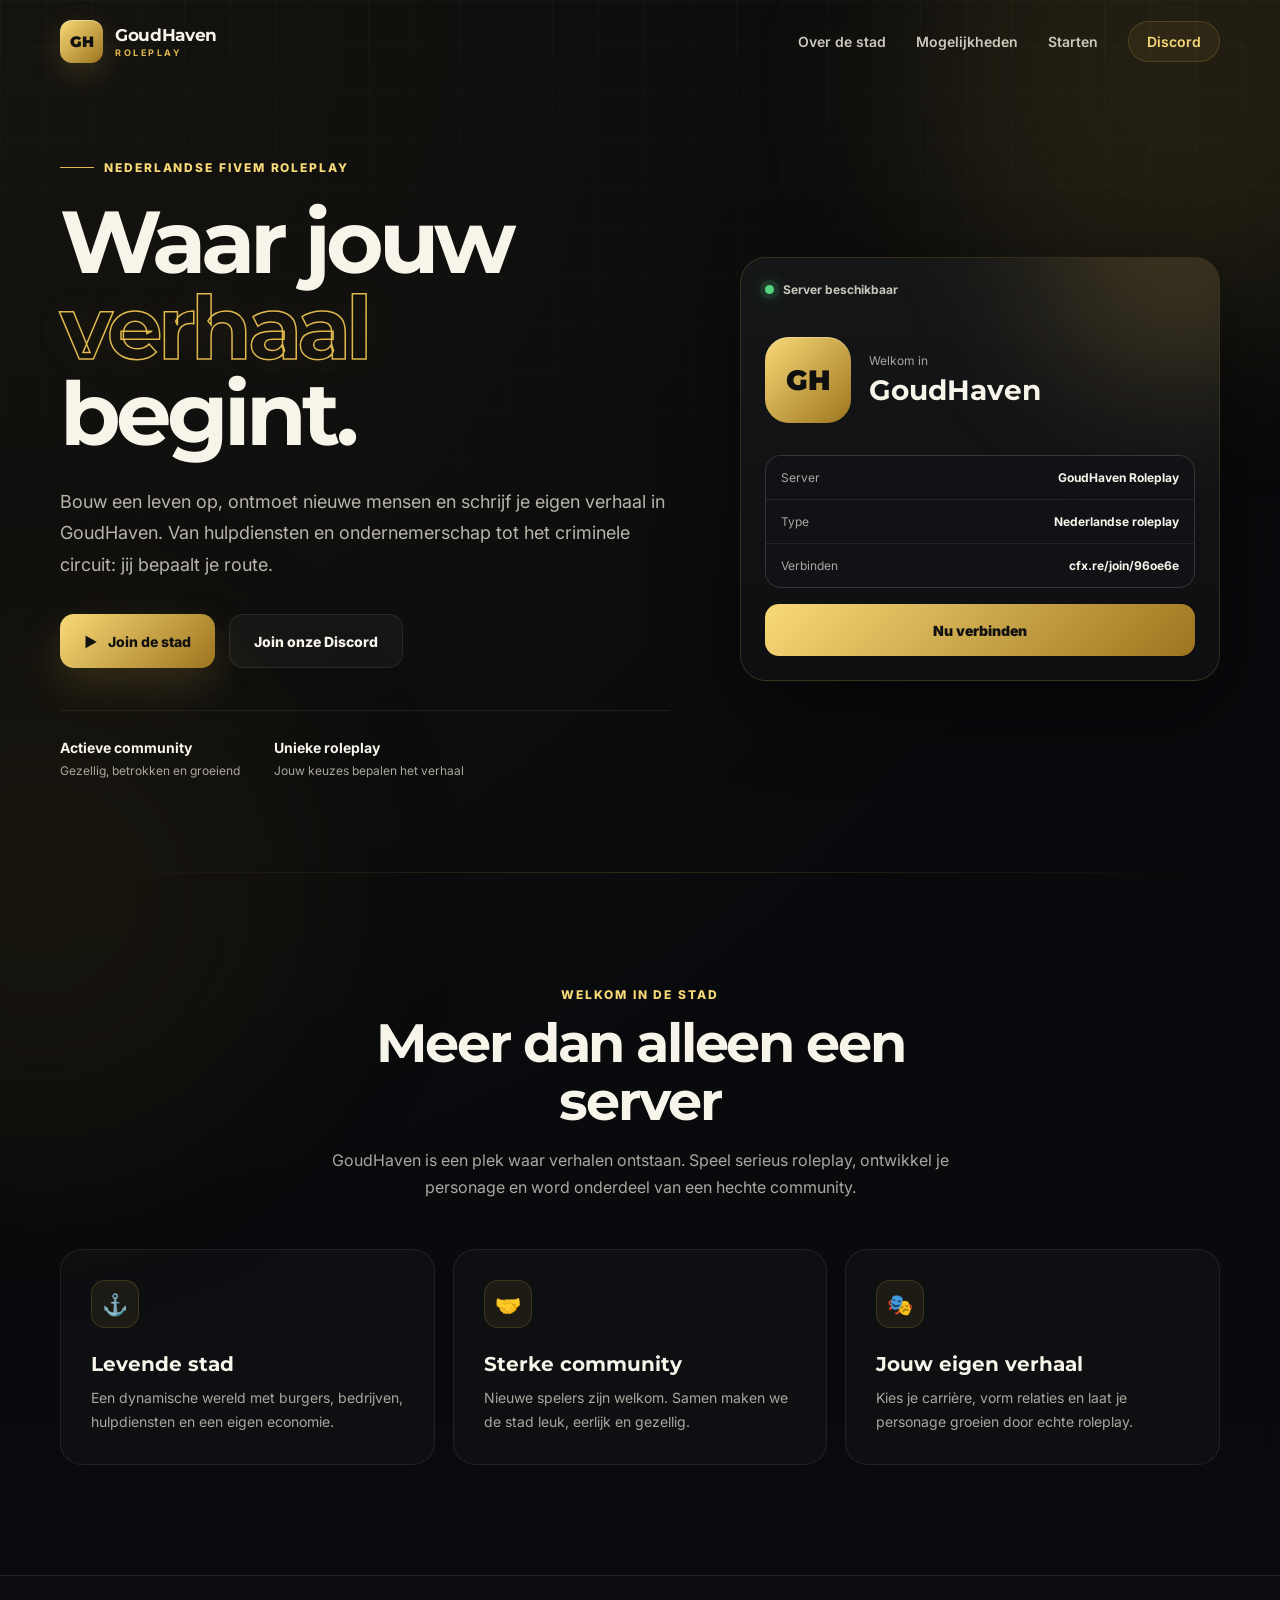
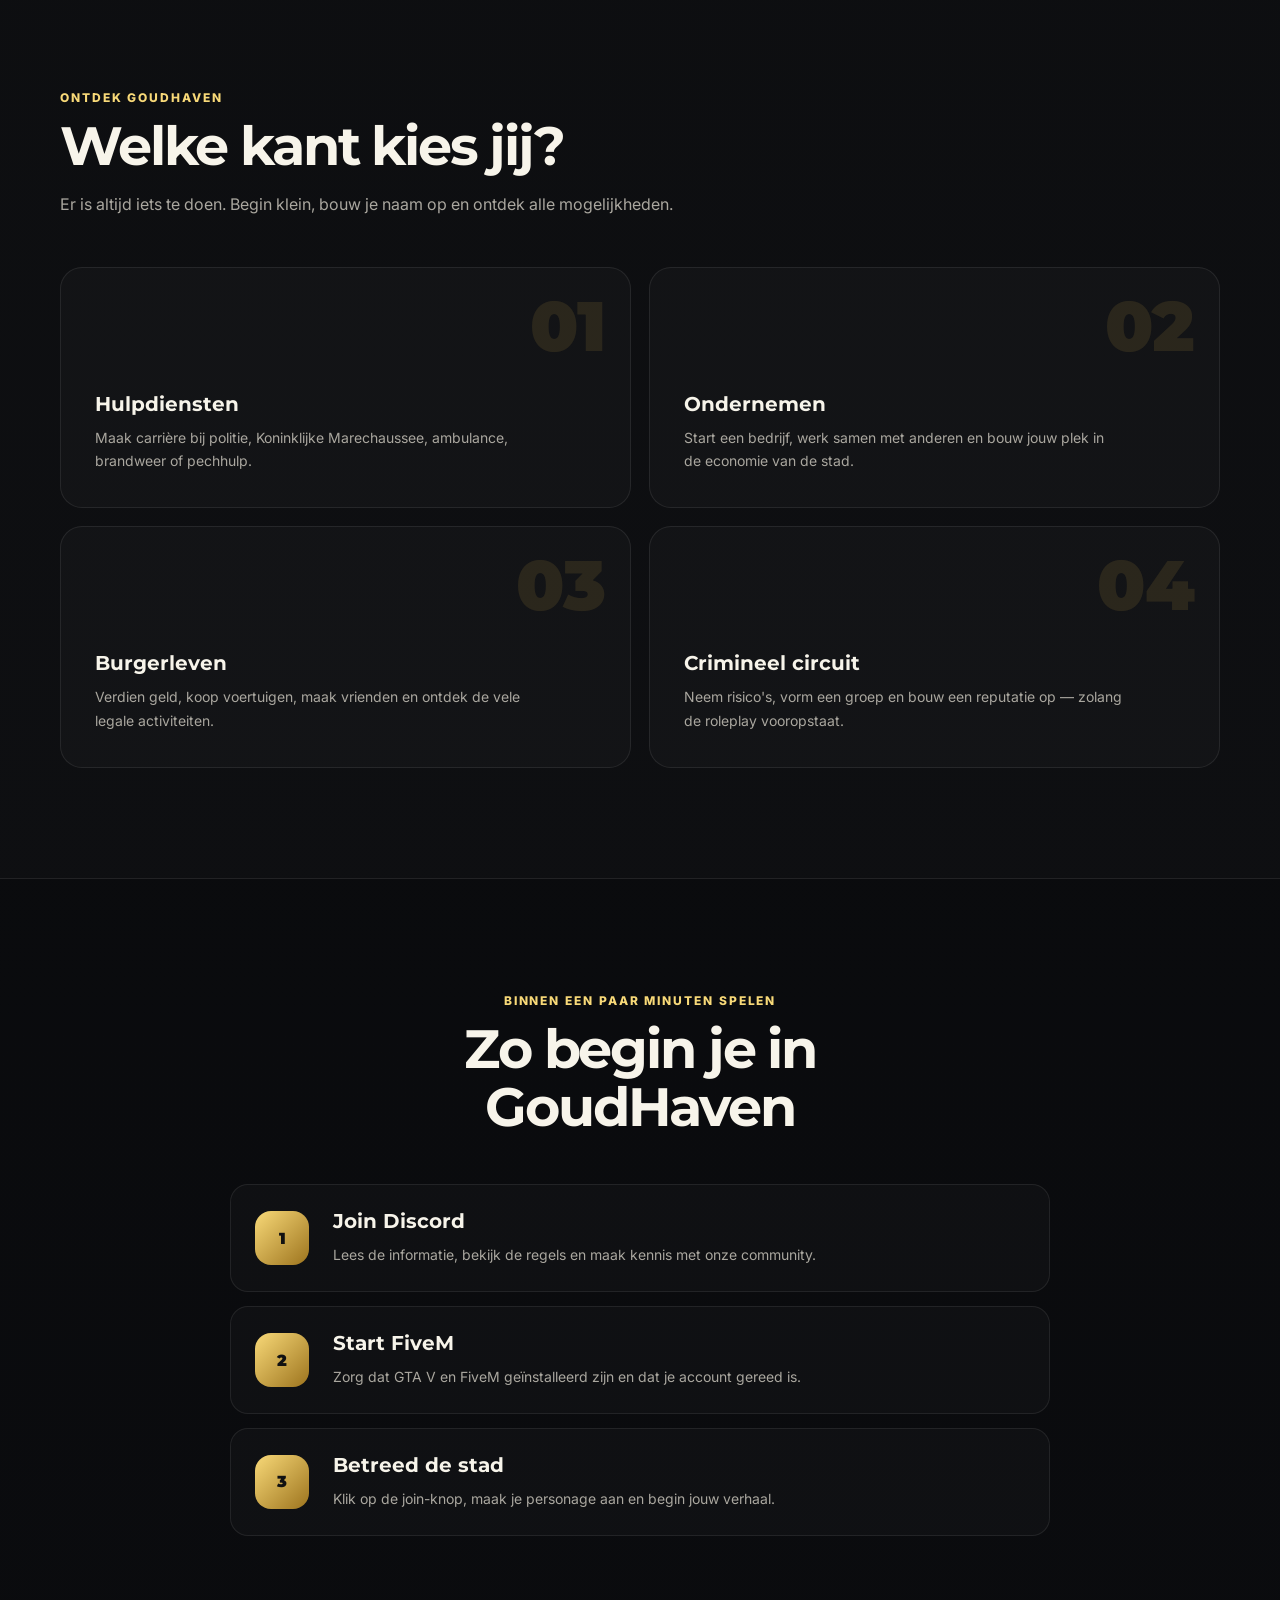
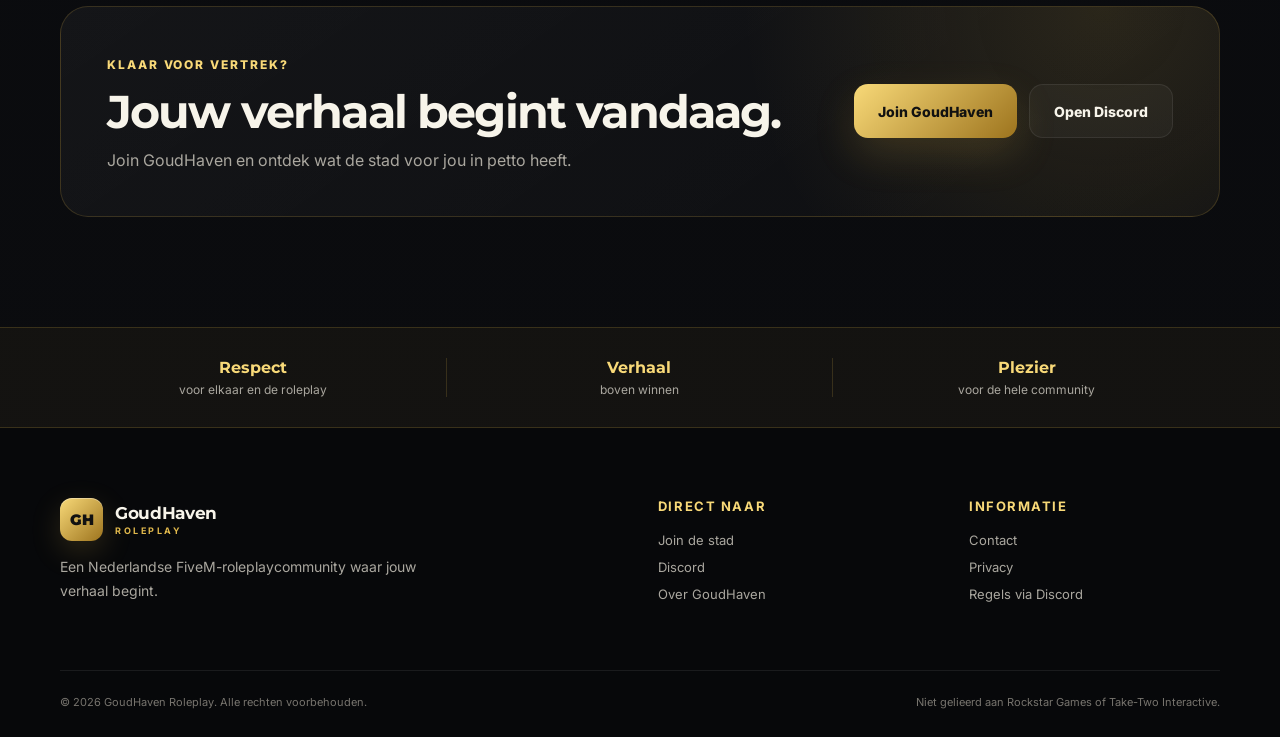
==== index.html @ 17e02d30 "Add files via upload" ====
<!DOCTYPE html>
<html lang="nl">
<head>
  <meta charset="UTF-8">
  <meta name="viewport" content="width=device-width, initial-scale=1.0">
  <meta name="theme-color" content="#0b0b0d">
  <meta name="description" content="GoudHaven Roleplay – een Nederlandse FiveM-roleplaystad waar jouw verhaal begint. Join de stad en onze community.">
  <meta property="og:title" content="GoudHaven Roleplay">
  <meta property="og:description" content="Waar jouw verhaal begint. Join onze Nederlandse FiveM-roleplaystad.">
  <meta property="og:type" content="website">
  <meta property="og:url" content="https://goud-haven.nl/">
  <meta property="og:image" content="https://goud-haven.nl/social-preview.svg">
  <title>GoudHaven Roleplay | Waar jouw verhaal begint</title>
  <link rel="icon" href="favicon.svg" type="image/svg+xml">
  <link rel="preconnect" href="https://fonts.googleapis.com">
  <link rel="preconnect" href="https://fonts.gstatic.com" crossorigin>
  <link href="https://fonts.googleapis.com/css2?family=Inter:wght@400;500;600;700;800&family=Montserrat:wght@700;800;900&display=swap" rel="stylesheet">
  <link rel="stylesheet" href="styles.css">
  <script src="config.js"></script>
  <script src="script.js" defer></script>
</head>
<body>
  <div class="background-glow background-glow-one"></div>
  <div class="background-glow background-glow-two"></div>

  <header class="site-header">
    <div class="container nav-wrap">
      <a class="brand" href="#home" aria-label="GoudHaven home">
        <span class="brand-mark">GH</span>
        <span>
          <strong>GoudHaven</strong>
          <small>ROLEPLAY</small>
        </span>
      </a>

      <button class="menu-button" type="button" aria-label="Menu openen" aria-expanded="false">
        <span></span><span></span><span></span>
      </button>

      <nav class="main-nav" aria-label="Hoofdnavigatie">
        <a href="#over">Over de stad</a>
        <a href="#mogelijkheden">Mogelijkheden</a>
        <a href="#starten">Starten</a>
        <a class="nav-join js-discord-link" href="#" target="_blank" rel="noopener">Discord</a>
      </nav>
    </div>
  </header>

  <main>
    <section class="hero" id="home">
      <div class="container hero-grid">
        <div class="hero-copy">
          <div class="eyebrow"><span></span> Nederlandse FiveM Roleplay</div>
          <h1>Waar jouw <em>verhaal</em> begint.</h1>
          <p class="hero-text">
            Bouw een leven op, ontmoet nieuwe mensen en schrijf je eigen verhaal in GoudHaven.
            Van hulpdiensten en ondernemerschap tot het criminele circuit: jij bepaalt je route.
          </p>

          <div class="hero-actions">
            <a class="button button-primary js-fivem-link" href="#" target="_blank" rel="noopener">
              <span>▶</span> Join de stad
            </a>
            <a class="button button-secondary js-discord-link" href="#" target="_blank" rel="noopener">
              Join onze Discord
            </a>
          </div>

          <div class="hero-meta">
            <div>
              <strong>Actieve community</strong>
              <span>Gezellig, betrokken en groeiend</span>
            </div>
            <div>
              <strong>Unieke roleplay</strong>
              <span>Jouw keuzes bepalen het verhaal</span>
            </div>
          </div>
        </div>

        <div class="server-card">
          <div class="server-card-top">
            <span class="status-dot"></span>
            <span id="server-status-text">Server beschikbaar</span>
          </div>
          <div class="city-mark">
            <div class="city-logo">GH</div>
            <div>
              <span>Welkom in</span>
              <strong>GoudHaven</strong>
            </div>
          </div>

          <div class="server-details">
            <div>
              <span>Server</span>
              <strong>GoudHaven Roleplay</strong>
            </div>
            <div>
              <span>Type</span>
              <strong>Nederlandse roleplay</strong>
            </div>
            <div>
              <span>Verbinden</span>
              <strong id="join-code">cfx.re/join/96oe6e</strong>
            </div>
          </div>

          <a class="server-card-button js-fivem-link" href="#" target="_blank" rel="noopener">
            Nu verbinden
          </a>
        </div>
      </div>

      <div class="hero-divider"></div>
    </section>

    <section class="section" id="over">
      <div class="container">
        <div class="section-heading centered">
          <span class="section-label">Welkom in de stad</span>
          <h2>Meer dan alleen een server</h2>
          <p>
            GoudHaven is een plek waar verhalen ontstaan. Speel serieus roleplay,
            ontwikkel je personage en word onderdeel van een hechte community.
          </p>
        </div>

        <div class="feature-grid">
          <article class="feature-card">
            <div class="feature-icon">⚓</div>
            <h3>Levende stad</h3>
            <p>Een dynamische wereld met burgers, bedrijven, hulpdiensten en een eigen economie.</p>
          </article>
          <article class="feature-card">
            <div class="feature-icon">🤝</div>
            <h3>Sterke community</h3>
            <p>Nieuwe spelers zijn welkom. Samen maken we de stad leuk, eerlijk en gezellig.</p>
          </article>
          <article class="feature-card">
            <div class="feature-icon">🎭</div>
            <h3>Jouw eigen verhaal</h3>
            <p>Kies je carrière, vorm relaties en laat je personage groeien door echte roleplay.</p>
          </article>
        </div>
      </div>
    </section>

    <section class="section section-dark" id="mogelijkheden">
      <div class="container">
        <div class="section-heading">
          <span class="section-label">Ontdek GoudHaven</span>
          <h2>Welke kant kies jij?</h2>
          <p>Er is altijd iets te doen. Begin klein, bouw je naam op en ontdek alle mogelijkheden.</p>
        </div>

        <div class="role-grid">
          <article class="role-card">
            <span class="role-number">01</span>
            <h3>Hulpdiensten</h3>
            <p>Maak carrière bij politie, Koninklijke Marechaussee, ambulance, brandweer of pechhulp.</p>
          </article>
          <article class="role-card">
            <span class="role-number">02</span>
            <h3>Ondernemen</h3>
            <p>Start een bedrijf, werk samen met anderen en bouw jouw plek in de economie van de stad.</p>
          </article>
          <article class="role-card">
            <span class="role-number">03</span>
            <h3>Burgerleven</h3>
            <p>Verdien geld, koop voertuigen, maak vrienden en ontdek de vele legale activiteiten.</p>
          </article>
          <article class="role-card">
            <span class="role-number">04</span>
            <h3>Crimineel circuit</h3>
            <p>Neem risico's, vorm een groep en bouw een reputatie op — zolang de roleplay vooropstaat.</p>
          </article>
        </div>
      </div>
    </section>

    <section class="section" id="starten">
      <div class="container">
        <div class="section-heading centered">
          <span class="section-label">Binnen een paar minuten spelen</span>
          <h2>Zo begin je in GoudHaven</h2>
        </div>

        <div class="steps">
          <article class="step">
            <span>1</span>
            <div>
              <h3>Join Discord</h3>
              <p>Lees de informatie, bekijk de regels en maak kennis met onze community.</p>
            </div>
          </article>
          <article class="step">
            <span>2</span>
            <div>
              <h3>Start FiveM</h3>
              <p>Zorg dat GTA V en FiveM geïnstalleerd zijn en dat je account gereed is.</p>
            </div>
          </article>
          <article class="step">
            <span>3</span>
            <div>
              <h3>Betreed de stad</h3>
              <p>Klik op de join-knop, maak je personage aan en begin jouw verhaal.</p>
            </div>
          </article>
        </div>

        <div class="cta-card">
          <div>
            <span class="section-label">Klaar voor vertrek?</span>
            <h2>Jouw verhaal begint vandaag.</h2>
            <p>Join GoudHaven en ontdek wat de stad voor jou in petto heeft.</p>
          </div>
          <div class="cta-actions">
            <a class="button button-primary js-fivem-link" href="#" target="_blank" rel="noopener">Join GoudHaven</a>
            <a class="button button-secondary js-discord-link" href="#" target="_blank" rel="noopener">Open Discord</a>
          </div>
        </div>
      </div>
    </section>

    <section class="rules-strip">
      <div class="container rules-strip-inner">
        <div>
          <strong>Respect</strong>
          <span>voor elkaar en de roleplay</span>
        </div>
        <div>
          <strong>Verhaal</strong>
          <span>boven winnen</span>
        </div>
        <div>
          <strong>Plezier</strong>
          <span>voor de hele community</span>
        </div>
      </div>
    </section>
  </main>

  <footer class="site-footer">
    <div class="container footer-grid">
      <div class="footer-brand">
        <div class="brand">
          <span class="brand-mark">GH</span>
          <span><strong>GoudHaven</strong><small>ROLEPLAY</small></span>
        </div>
        <p>Een Nederlandse FiveM-roleplaycommunity waar jouw verhaal begint.</p>
      </div>

      <div>
        <h3>Direct naar</h3>
        <a class="js-fivem-link" href="#" target="_blank" rel="noopener">Join de stad</a>
        <a class="js-discord-link" href="#" target="_blank" rel="noopener">Discord</a>
        <a href="#over">Over GoudHaven</a>
      </div>

      <div>
        <h3>Informatie</h3>
        <a href="mailto:info@goud-haven.nl">Contact</a>
        <a href="#" id="privacy-link">Privacy</a>
        <a href="#" id="rules-link">Regels via Discord</a>
      </div>
    </div>

    <div class="container footer-bottom">
      <span>© <span id="current-year"></span> GoudHaven Roleplay. Alle rechten voorbehouden.</span>
      <span>Niet gelieerd aan Rockstar Games of Take-Two Interactive.</span>
    </div>
  </footer>

  <div class="toast" id="toast" role="status" aria-live="polite"></div>
</body>
</html>
---- styles.css ----
:root {
  --bg: #08090b;
  --bg-soft: #101216;
  --panel: rgba(18, 20, 25, 0.86);
  --panel-strong: #15171c;
  --gold: #e0b84c;
  --gold-light: #f8d978;
  --gold-dark: #9d741e;
  --text: #f7f4ea;
  --muted: #aaa79f;
  --border: rgba(224, 184, 76, 0.18);
  --white-border: rgba(255,255,255,0.08);
  --shadow: 0 28px 80px rgba(0,0,0,0.45);
  --radius: 22px;
}

* { box-sizing: border-box; }
html { scroll-behavior: smooth; }
body {
  margin: 0;
  min-height: 100vh;
  overflow-x: hidden;
  font-family: "Inter", sans-serif;
  color: var(--text);
  background:
    radial-gradient(circle at top left, rgba(224,184,76,0.06), transparent 30%),
    linear-gradient(180deg, #08090b 0%, #0b0c0f 100%);
}
body.menu-open { overflow: hidden; }
a { color: inherit; text-decoration: none; }
button, a { -webkit-tap-highlight-color: transparent; }
.container { width: min(1160px, calc(100% - 40px)); margin: 0 auto; }

.background-glow {
  position: fixed;
  width: 520px;
  height: 520px;
  filter: blur(100px);
  border-radius: 50%;
  pointer-events: none;
  opacity: .12;
  z-index: -1;
}
.background-glow-one { top: -180px; right: -160px; background: var(--gold); }
.background-glow-two { bottom: -260px; left: -220px; background: #624d16; }

.site-header {
  position: fixed;
  top: 0;
  left: 0;
  width: 100%;
  z-index: 50;
  border-bottom: 1px solid transparent;
  transition: .25s ease;
}
.site-header.scrolled {
  background: rgba(8, 9, 11, 0.88);
  backdrop-filter: blur(18px);
  border-bottom-color: var(--white-border);
}
.nav-wrap {
  height: 82px;
  display: flex;
  align-items: center;
  justify-content: space-between;
}
.brand { display: inline-flex; align-items: center; gap: 12px; }
.brand-mark {
  width: 43px;
  height: 43px;
  display: grid;
  place-items: center;
  font-family: "Montserrat", sans-serif;
  font-weight: 900;
  font-size: 15px;
  color: #111;
  border-radius: 12px;
  background: linear-gradient(135deg, var(--gold-light), var(--gold-dark));
  box-shadow: inset 0 1px 0 rgba(255,255,255,.35), 0 10px 30px rgba(224,184,76,.18);
}
.brand strong {
  display: block;
  font-family: "Montserrat", sans-serif;
  font-size: 17px;
  letter-spacing: -.02em;
}
.brand small {
  display: block;
  margin-top: 2px;
  color: var(--gold);
  font-size: 9px;
  letter-spacing: .28em;
  font-weight: 700;
}
.main-nav { display: flex; align-items: center; gap: 30px; }
.main-nav > a {
  color: #ccc8be;
  font-size: 14px;
  font-weight: 600;
  transition: .2s;
}
.main-nav > a:hover { color: var(--gold-light); }
.main-nav .nav-join {
  padding: 11px 18px;
  border: 1px solid var(--border);
  border-radius: 999px;
  color: var(--gold-light);
  background: rgba(224,184,76,.07);
}
.menu-button {
  display: none;
  width: 44px;
  height: 44px;
  border: 0;
  border-radius: 12px;
  background: rgba(255,255,255,.05);
  cursor: pointer;
}
.menu-button span {
  display: block;
  width: 20px;
  height: 2px;
  margin: 4px auto;
  background: #fff;
  border-radius: 2px;
}

.hero {
  position: relative;
  padding: 160px 0 95px;
  min-height: 760px;
  display: flex;
  align-items: center;
}
.hero::before {
  content: "";
  position: absolute;
  inset: 0;
  background:
    linear-gradient(rgba(255,255,255,.025) 1px, transparent 1px),
    linear-gradient(90deg, rgba(255,255,255,.025) 1px, transparent 1px);
  background-size: 46px 46px;
  mask-image: linear-gradient(to bottom, black, transparent 80%);
  pointer-events: none;
}
.hero-grid {
  position: relative;
  display: grid;
  grid-template-columns: 1.12fr .88fr;
  gap: 70px;
  align-items: center;
}
.eyebrow, .section-label {
  color: var(--gold-light);
  font-size: 12px;
  font-weight: 800;
  letter-spacing: .16em;
  text-transform: uppercase;
}
.eyebrow { display: flex; align-items: center; gap: 10px; margin-bottom: 24px; }
.eyebrow span { width: 34px; height: 1px; background: var(--gold); }
.hero h1 {
  margin: 0;
  max-width: 720px;
  font-family: "Montserrat", sans-serif;
  font-size: clamp(54px, 7vw, 88px);
  line-height: .98;
  letter-spacing: -.055em;
}
.hero h1 em {
  color: transparent;
  font-style: normal;
  -webkit-text-stroke: 1.5px var(--gold);
  text-shadow: 0 0 40px rgba(224,184,76,.08);
}
.hero-text {
  max-width: 650px;
  margin: 28px 0 0;
  color: #b8b4aa;
  font-size: 18px;
  line-height: 1.75;
}
.hero-actions { display: flex; flex-wrap: wrap; gap: 14px; margin-top: 34px; }
.button {
  min-height: 54px;
  display: inline-flex;
  align-items: center;
  justify-content: center;
  gap: 10px;
  padding: 0 24px;
  border-radius: 14px;
  font-size: 14px;
  font-weight: 800;
  transition: transform .2s ease, border-color .2s ease, background .2s ease;
}
.button:hover { transform: translateY(-2px); }
.button-primary {
  color: #111;
  background: linear-gradient(135deg, var(--gold-light), var(--gold-dark));
  box-shadow: 0 16px 40px rgba(224,184,76,.17);
}
.button-secondary {
  border: 1px solid var(--white-border);
  background: rgba(255,255,255,.035);
}
.button-secondary:hover { border-color: var(--border); background: rgba(224,184,76,.06); }
.hero-meta {
  display: flex;
  gap: 34px;
  margin-top: 42px;
  padding-top: 28px;
  border-top: 1px solid var(--white-border);
}
.hero-meta div { display: flex; flex-direction: column; gap: 7px; }
.hero-meta strong { font-size: 14px; }
.hero-meta span { color: var(--muted); font-size: 12px; }

.server-card {
  position: relative;
  padding: 24px;
  border: 1px solid var(--border);
  border-radius: 26px;
  background:
    linear-gradient(180deg, rgba(255,255,255,.045), rgba(255,255,255,.015)),
    rgba(11,12,15,.86);
  box-shadow: var(--shadow);
  overflow: hidden;
}
.server-card::before {
  content:"";
  position: absolute;
  width: 280px;
  height: 280px;
  top: -150px;
  right: -100px;
  border-radius: 50%;
  background: rgba(224,184,76,.18);
  filter: blur(70px);
}
.server-card-top {
  position: relative;
  display: flex;
  align-items: center;
  gap: 9px;
  color: #c9c5bb;
  font-size: 12px;
  font-weight: 700;
}
.status-dot {
  width: 9px;
  height: 9px;
  border-radius: 50%;
  background: #55d67e;
  box-shadow: 0 0 0 5px rgba(85,214,126,.1), 0 0 15px rgba(85,214,126,.6);
}
.city-mark {
  position: relative;
  display: flex;
  align-items: center;
  gap: 18px;
  margin: 40px 0 32px;
}
.city-logo {
  width: 86px;
  height: 86px;
  display: grid;
  place-items: center;
  border-radius: 24px;
  font-family: "Montserrat", sans-serif;
  font-size: 28px;
  font-weight: 900;
  color: #101010;
  background: linear-gradient(135deg, var(--gold-light), var(--gold-dark));
  box-shadow: inset 0 1px 0 rgba(255,255,255,.3);
}
.city-mark span { display: block; margin-bottom: 5px; color: var(--muted); font-size: 12px; }
.city-mark strong { font-family: "Montserrat", sans-serif; font-size: 28px; }
.server-details {
  position: relative;
  display: grid;
  gap: 1px;
  overflow: hidden;
  border: 1px solid var(--white-border);
  border-radius: 16px;
  background: var(--white-border);
}
.server-details > div {
  padding: 14px 15px;
  display: flex;
  align-items: center;
  justify-content: space-between;
  gap: 20px;
  background: #101216;
}
.server-details span { color: var(--muted); font-size: 12px; }
.server-details strong { font-size: 12px; text-align: right; }
.server-card-button {
  position: relative;
  min-height: 52px;
  display: grid;
  place-items: center;
  margin-top: 16px;
  border-radius: 14px;
  color: #111;
  font-size: 14px;
  font-weight: 900;
  background: linear-gradient(135deg, var(--gold-light), var(--gold-dark));
}
.hero-divider {
  position: absolute;
  left: 50%;
  bottom: 0;
  width: min(1160px, calc(100% - 40px));
  height: 1px;
  transform: translateX(-50%);
  background: linear-gradient(90deg, transparent, var(--border), transparent);
}

.section { padding: 110px 0; }
.section-dark {
  border-block: 1px solid var(--white-border);
  background: rgba(255,255,255,.018);
}
.section-heading { max-width: 670px; margin-bottom: 48px; }
.section-heading.centered { margin-inline: auto; text-align: center; }
.section-heading h2 {
  margin: 12px 0 16px;
  font-family: "Montserrat", sans-serif;
  font-size: clamp(34px, 5vw, 54px);
  line-height: 1.07;
  letter-spacing: -.04em;
}
.section-heading p { margin: 0; color: var(--muted); font-size: 16px; line-height: 1.7; }

.feature-grid, .role-grid { display: grid; gap: 18px; }
.feature-grid { grid-template-columns: repeat(3, 1fr); }
.feature-card, .role-card {
  border: 1px solid var(--white-border);
  border-radius: var(--radius);
  background: rgba(255,255,255,.025);
  transition: .22s ease;
}
.feature-card { padding: 30px; }
.feature-card:hover, .role-card:hover {
  transform: translateY(-4px);
  border-color: var(--border);
  background: rgba(224,184,76,.035);
}
.feature-icon {
  width: 48px;
  height: 48px;
  display: grid;
  place-items: center;
  margin-bottom: 24px;
  border: 1px solid var(--border);
  border-radius: 14px;
  background: rgba(224,184,76,.07);
  font-size: 21px;
}
.feature-card h3, .role-card h3, .step h3 {
  margin: 0 0 10px;
  font-family: "Montserrat", sans-serif;
  font-size: 20px;
}
.feature-card p, .role-card p, .step p {
  margin: 0;
  color: var(--muted);
  font-size: 14px;
  line-height: 1.7;
}

.role-grid { grid-template-columns: repeat(2, 1fr); }
.role-card { position: relative; min-height: 240px; padding: 34px; overflow: hidden; }
.role-number {
  position: absolute;
  top: 15px;
  right: 24px;
  color: rgba(224,184,76,.12);
  font-family: "Montserrat", sans-serif;
  font-size: 70px;
  font-weight: 900;
}
.role-card h3 { margin-top: 90px; }
.role-card p { max-width: 440px; }

.steps {
  max-width: 820px;
  margin: 0 auto 70px;
  display: grid;
  gap: 14px;
}
.step {
  display: grid;
  grid-template-columns: 58px 1fr;
  gap: 20px;
  align-items: center;
  padding: 24px;
  border: 1px solid var(--white-border);
  border-radius: 18px;
  background: rgba(255,255,255,.022);
}
.step > span {
  width: 54px;
  height: 54px;
  display: grid;
  place-items: center;
  border-radius: 16px;
  color: #111;
  font-family: "Montserrat", sans-serif;
  font-weight: 900;
  background: linear-gradient(135deg, var(--gold-light), var(--gold-dark));
}

.cta-card {
  display: flex;
  align-items: center;
  justify-content: space-between;
  gap: 40px;
  padding: 46px;
  border: 1px solid var(--border);
  border-radius: 28px;
  background:
    radial-gradient(circle at 90% 0%, rgba(224,184,76,.13), transparent 34%),
    linear-gradient(145deg, rgba(255,255,255,.045), rgba(255,255,255,.016));
}
.cta-card h2 {
  margin: 10px 0 10px;
  font-family: "Montserrat", sans-serif;
  font-size: clamp(30px, 4vw, 46px);
  letter-spacing: -.04em;
}
.cta-card p { margin: 0; color: var(--muted); }
.cta-actions { display: flex; flex-wrap: wrap; gap: 12px; min-width: max-content; }

.rules-strip {
  padding: 30px 0;
  border-block: 1px solid var(--border);
  background: rgba(224,184,76,.045);
}
.rules-strip-inner { display: grid; grid-template-columns: repeat(3, 1fr); }
.rules-strip-inner > div {
  text-align: center;
  border-right: 1px solid var(--border);
}
.rules-strip-inner > div:last-child { border-right: 0; }
.rules-strip strong { display: block; color: var(--gold-light); font-family: "Montserrat"; font-size: 16px; }
.rules-strip span { display: block; margin-top: 5px; color: var(--muted); font-size: 12px; }

.site-footer { padding: 70px 0 28px; background: #07080a; }
.footer-grid {
  display: grid;
  grid-template-columns: 1.5fr .7fr .7fr;
  gap: 60px;
}
.footer-brand p { max-width: 390px; color: var(--muted); font-size: 14px; line-height: 1.7; }
.footer-grid h3 { margin: 0 0 18px; font-size: 13px; text-transform: uppercase; letter-spacing: .12em; color: var(--gold-light); }
.footer-grid > div:not(.footer-brand) a {
  display: block;
  width: fit-content;
  margin: 11px 0;
  color: var(--muted);
  font-size: 13px;
}
.footer-grid a:hover { color: var(--text); }
.footer-bottom {
  margin-top: 54px;
  padding-top: 24px;
  border-top: 1px solid var(--white-border);
  display: flex;
  justify-content: space-between;
  gap: 24px;
  color: #77746e;
  font-size: 11px;
}
.toast {
  position: fixed;
  left: 50%;
  bottom: 24px;
  z-index: 100;
  padding: 13px 18px;
  border: 1px solid var(--border);
  border-radius: 12px;
  background: #15171c;
  color: var(--text);
  box-shadow: var(--shadow);
  transform: translate(-50%, 25px);
  opacity: 0;
  pointer-events: none;
  transition: .25s;
}
.toast.show { transform: translate(-50%, 0); opacity: 1; }

@media (max-width: 900px) {
  .menu-button { display: block; }
  .main-nav {
    position: fixed;
    inset: 82px 20px auto;
    padding: 18px;
    flex-direction: column;
    align-items: stretch;
    gap: 8px;
    border: 1px solid var(--white-border);
    border-radius: 18px;
    background: rgba(13,14,17,.97);
    box-shadow: var(--shadow);
    transform: translateY(-20px);
    opacity: 0;
    pointer-events: none;
    transition: .2s ease;
  }
  .main-nav.open { transform: translateY(0); opacity: 1; pointer-events: auto; }
  .main-nav > a { padding: 13px 14px; border-radius: 10px; }
  .main-nav .nav-join { text-align: center; }
  .hero { padding-top: 132px; }
  .hero-grid { grid-template-columns: 1fr; gap: 48px; }
  .server-card { max-width: 600px; }
  .feature-grid { grid-template-columns: 1fr; }
  .cta-card { align-items: flex-start; flex-direction: column; }
  .cta-actions { min-width: 0; }
  .footer-grid { grid-template-columns: 1fr 1fr; }
  .footer-brand { grid-column: 1 / -1; }
}

@media (max-width: 640px) {
  .container { width: min(100% - 26px, 1160px); }
  .nav-wrap { height: 72px; }
  .main-nav { inset: 72px 13px auto; }
  .hero { min-height: auto; padding: 118px 0 70px; }
  .hero h1 { font-size: clamp(46px, 16vw, 68px); }
  .hero-text { font-size: 16px; }
  .hero-actions { flex-direction: column; }
  .button { width: 100%; }
  .hero-meta { flex-direction: column; gap: 20px; }
  .server-card { padding: 18px; border-radius: 22px; }
  .city-logo { width: 70px; height: 70px; border-radius: 20px; }
  .city-mark strong { font-size: 23px; }
  .server-details > div { align-items: flex-start; flex-direction: column; gap: 6px; }
  .server-details strong { text-align: left; word-break: break-all; }
  .section { padding: 80px 0; }
  .role-grid { grid-template-columns: 1fr; }
  .role-card { min-height: 220px; padding: 26px; }
  .step { grid-template-columns: 1fr; align-items: flex-start; }
  .cta-card { padding: 28px; }
  .cta-actions { width: 100%; }
  .rules-strip-inner { grid-template-columns: 1fr; gap: 22px; }
  .rules-strip-inner > div { border-right: 0; }
  .footer-grid { grid-template-columns: 1fr; gap: 34px; }
  .footer-brand { grid-column: auto; }
  .footer-bottom { flex-direction: column; }
}
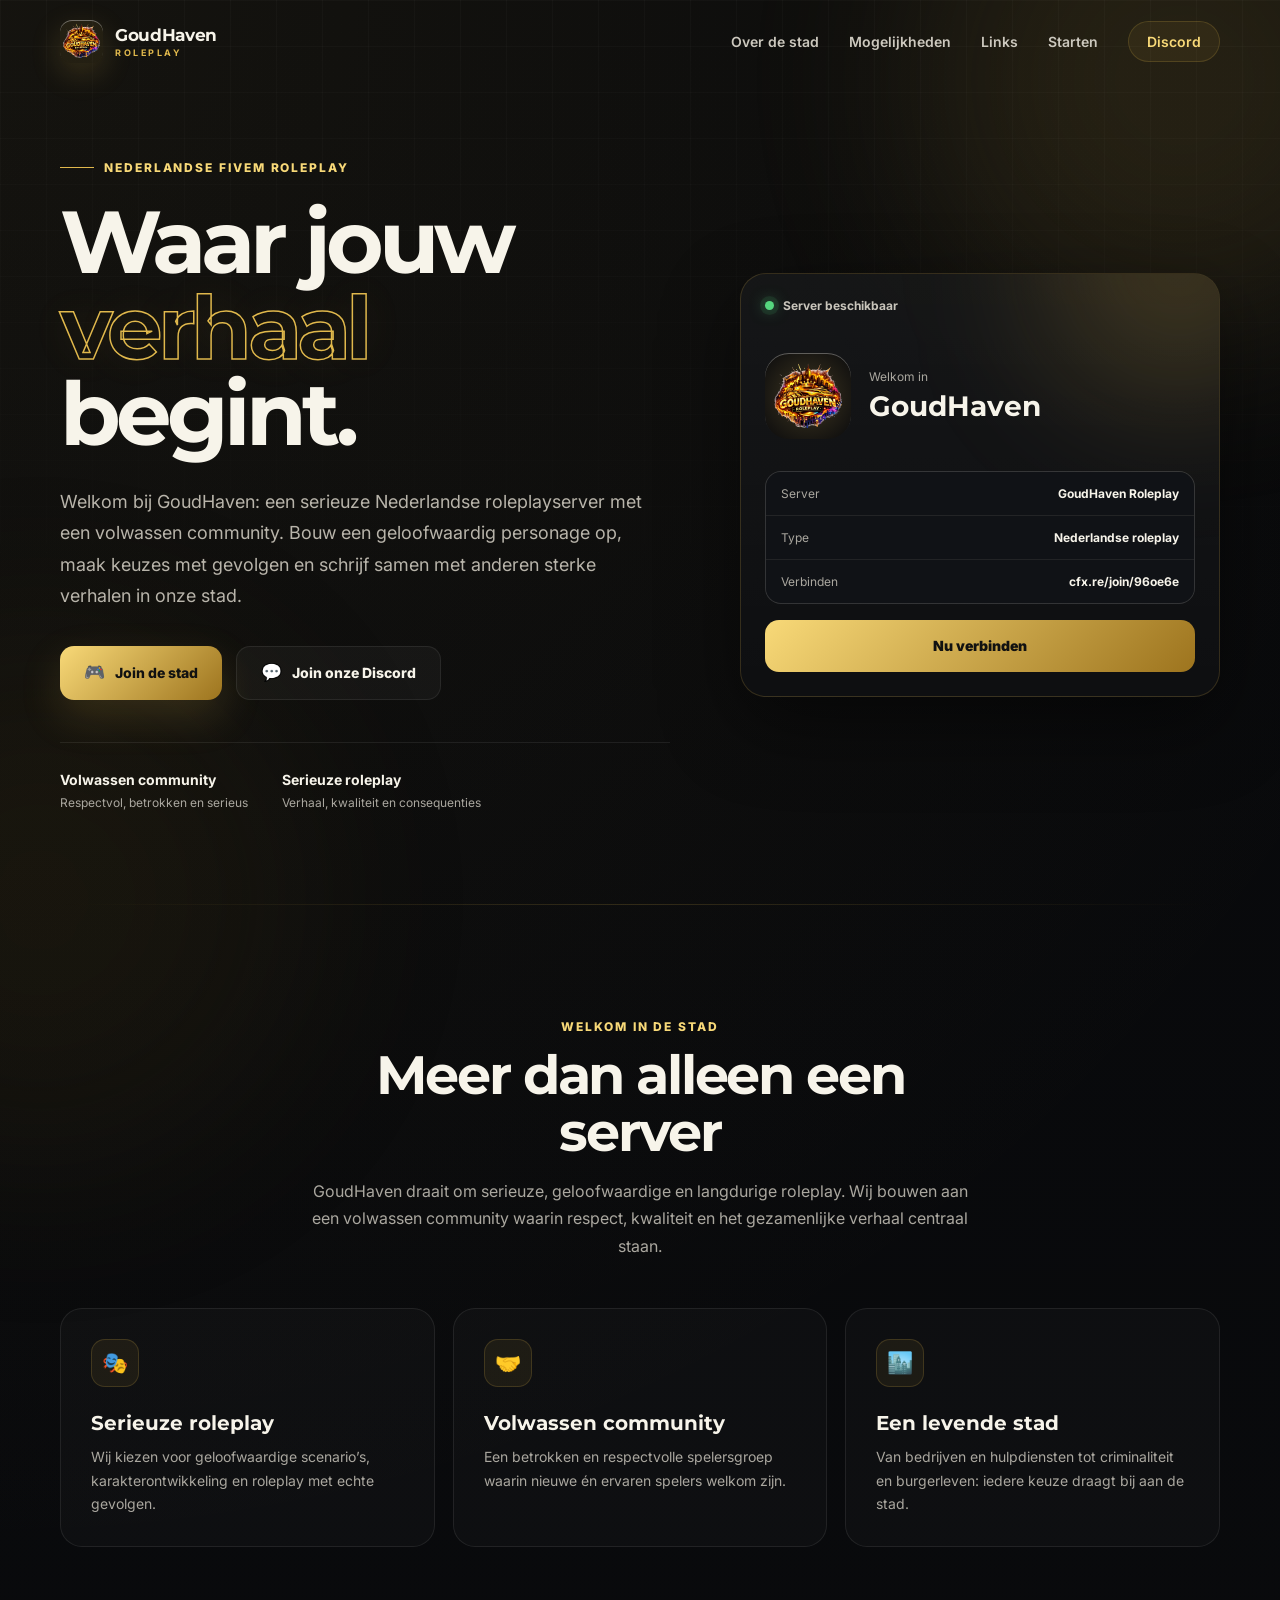
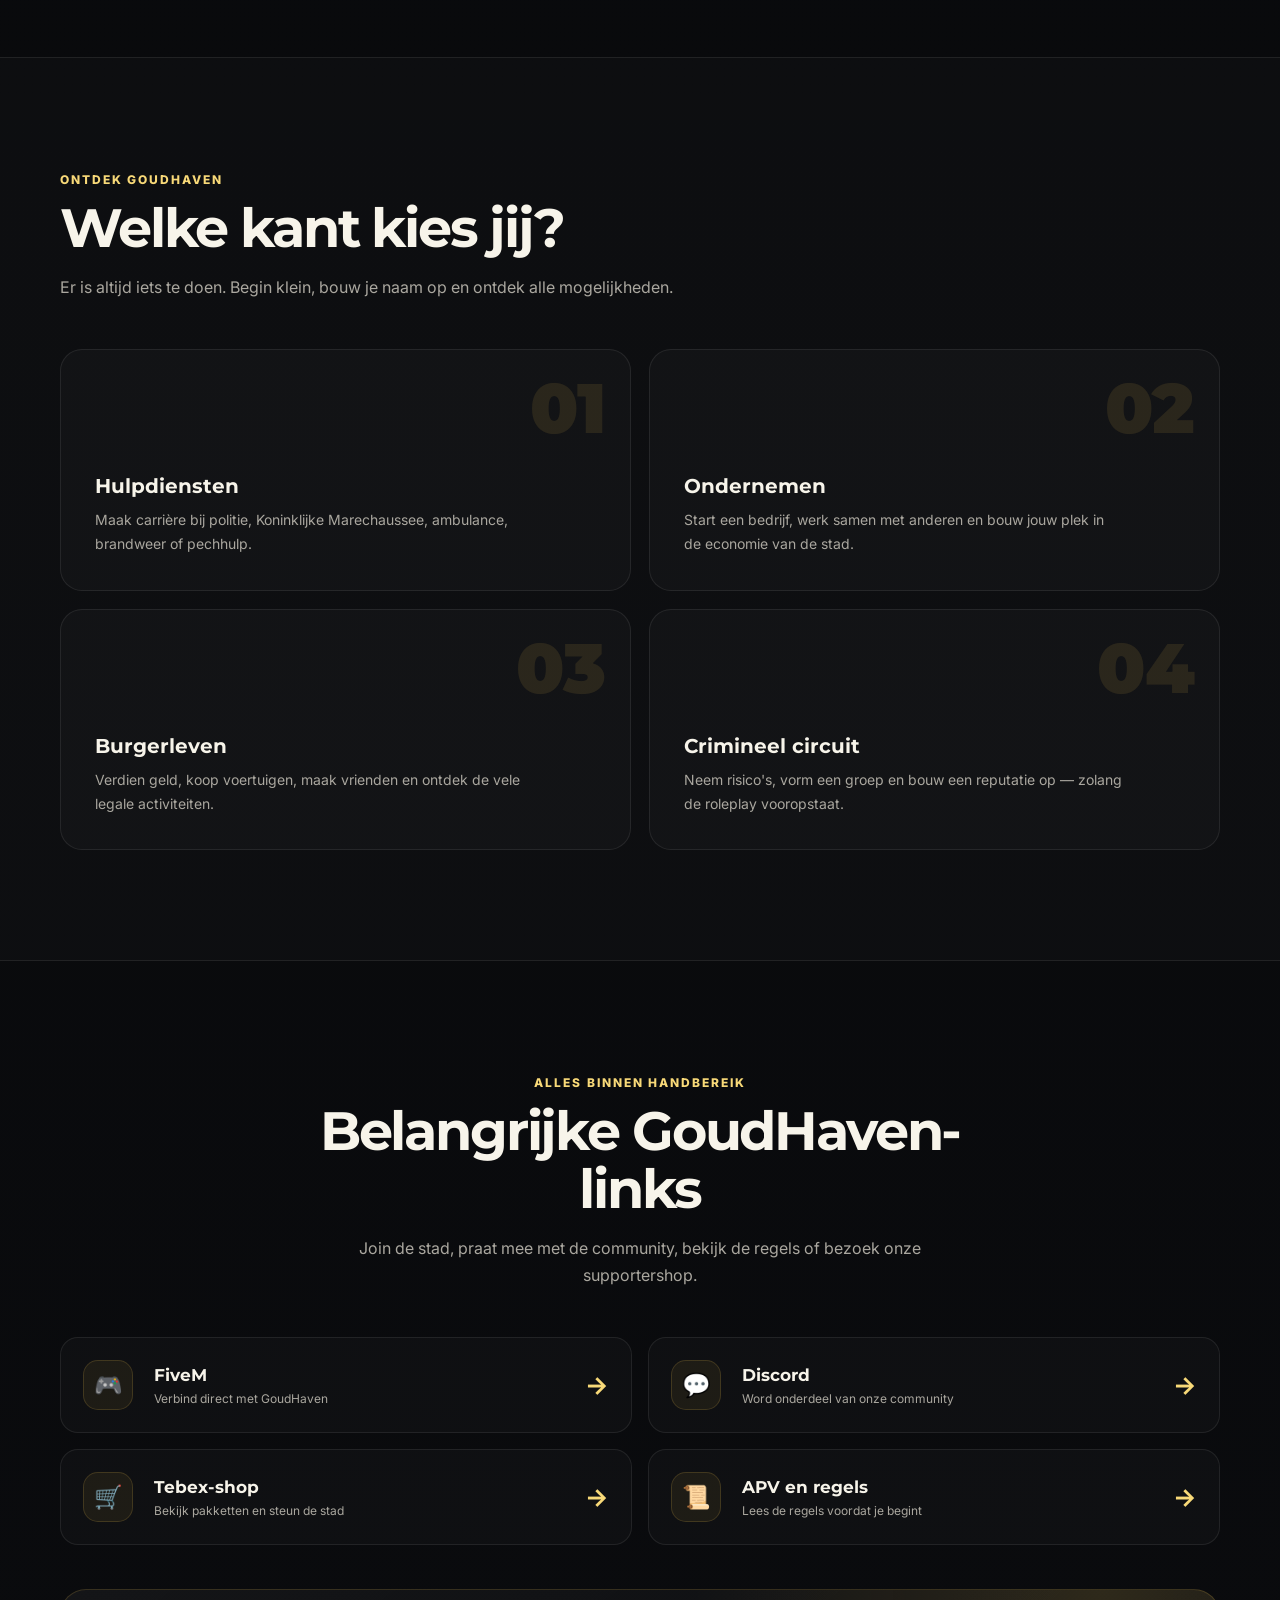
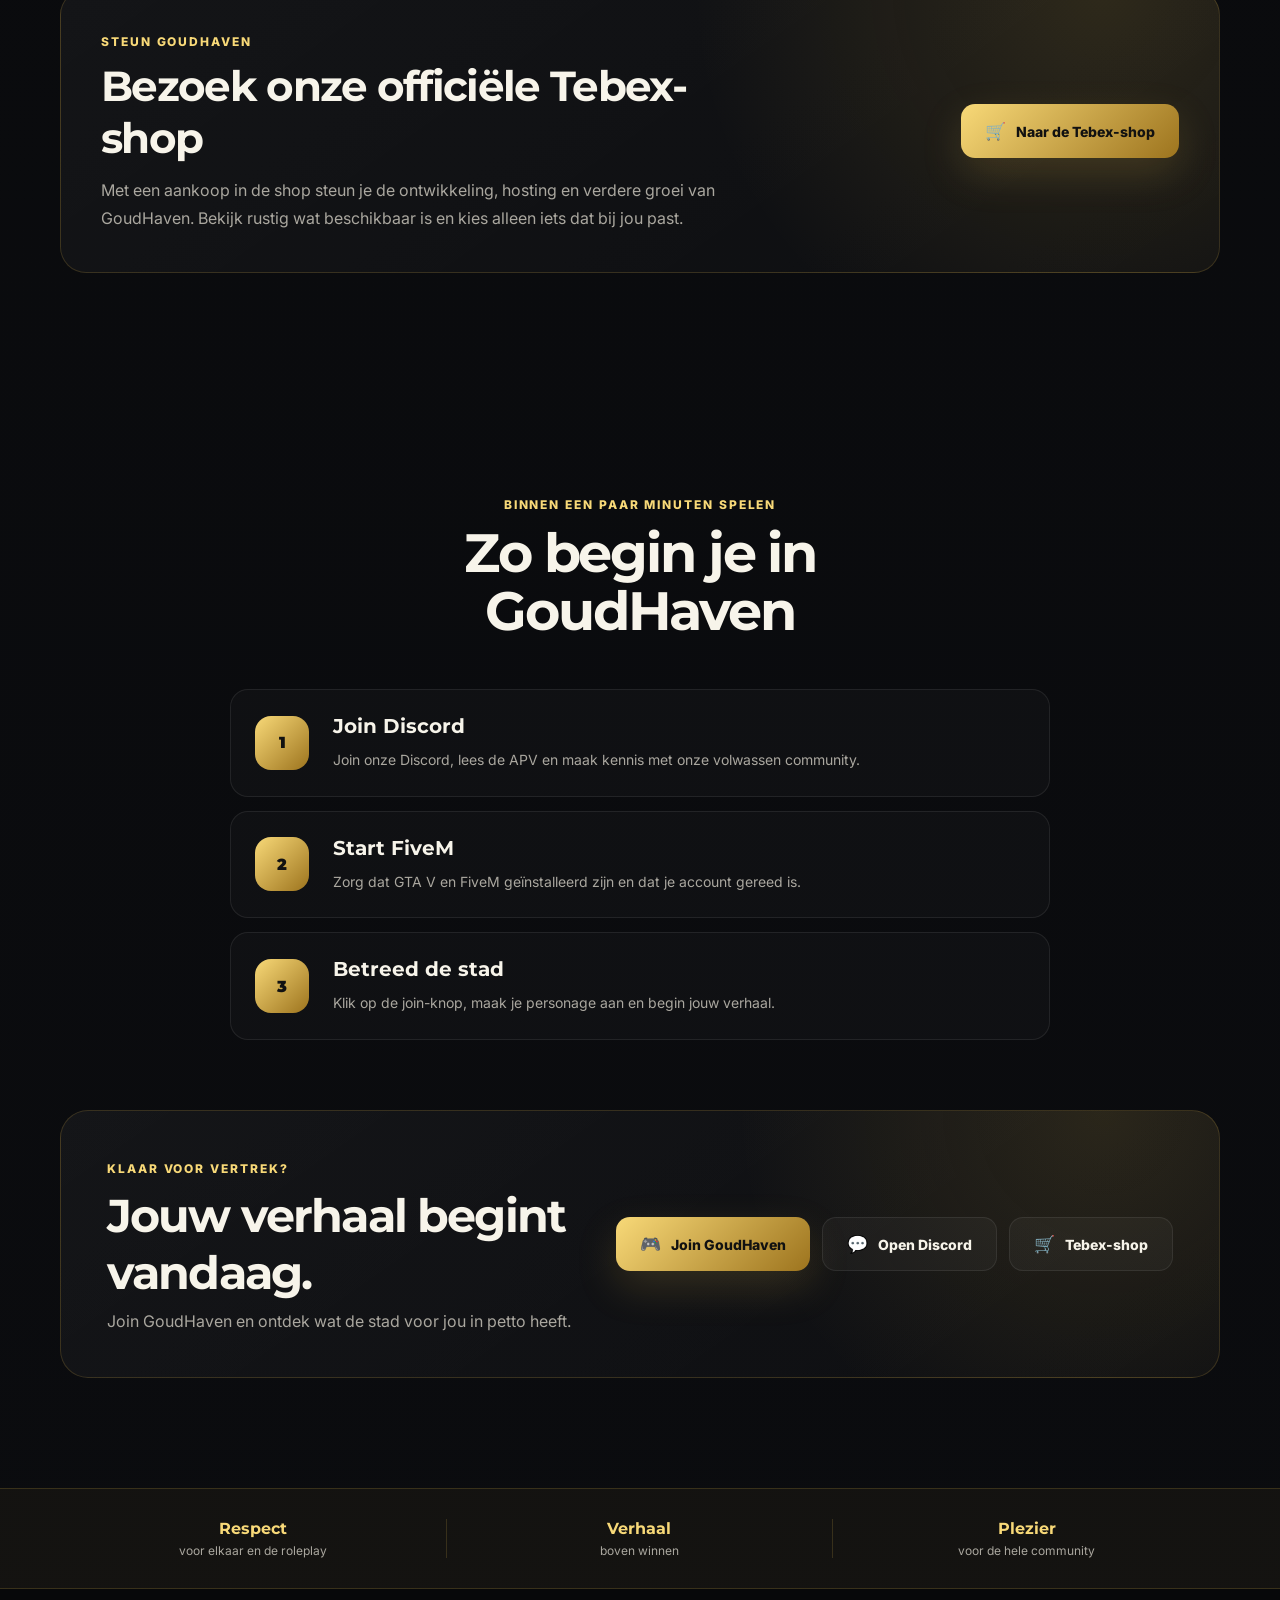
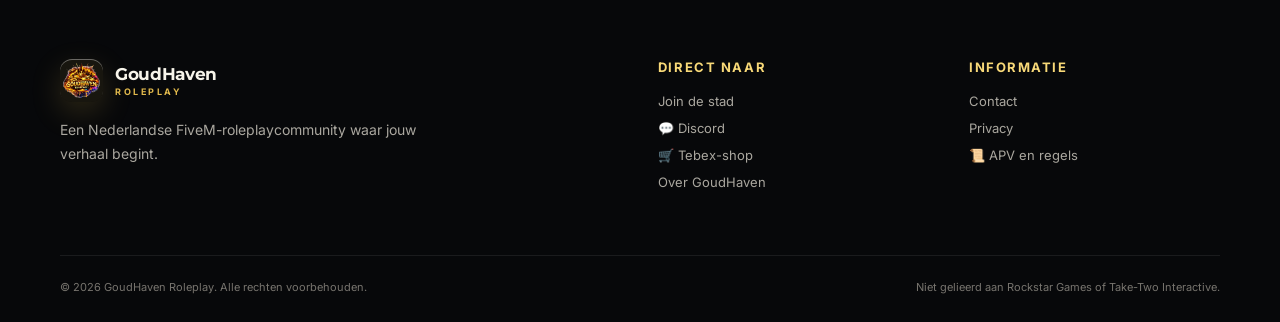
==== commit ea23085e: "Add files via upload" ====
--- a/index.html
+++ b/index.html
@@ -9,9 +9,9 @@
   <meta property="og:description" content="Waar jouw verhaal begint. Join onze Nederlandse FiveM-roleplaystad.">
   <meta property="og:type" content="website">
   <meta property="og:url" content="https://goud-haven.nl/">
-  <meta property="og:image" content="https://goud-haven.nl/social-preview.svg">
+  <meta property="og:image" content="https://goud-haven.nl/goudhaven-logo.png">
   <title>GoudHaven Roleplay | Waar jouw verhaal begint</title>
-  <link rel="icon" href="favicon.svg" type="image/svg+xml">
+  <link rel="icon" href="goudhaven-logo.png" type="image/png">
   <link rel="preconnect" href="https://fonts.googleapis.com">
   <link rel="preconnect" href="https://fonts.gstatic.com" crossorigin>
   <link href="https://fonts.googleapis.com/css2?family=Inter:wght@400;500;600;700;800&family=Montserrat:wght@700;800;900&display=swap" rel="stylesheet">
@@ -26,7 +26,7 @@
   <header class="site-header">
     <div class="container nav-wrap">
       <a class="brand" href="#home" aria-label="GoudHaven home">
-        <span class="brand-mark">GH</span>
+        <span class="brand-mark brand-logo-wrap"><img src="goudhaven-logo.png" alt="GoudHaven Roleplay logo"></span>
         <span>
           <strong>GoudHaven</strong>
           <small>ROLEPLAY</small>
@@ -40,6 +40,7 @@
       <nav class="main-nav" aria-label="Hoofdnavigatie">
         <a href="#over">Over de stad</a>
         <a href="#mogelijkheden">Mogelijkheden</a>
+        <a href="#links">Links</a>
         <a href="#starten">Starten</a>
         <a class="nav-join js-discord-link" href="#" target="_blank" rel="noopener">Discord</a>
       </nav>
@@ -53,27 +54,27 @@
           <div class="eyebrow"><span></span> Nederlandse FiveM Roleplay</div>
           <h1>Waar jouw <em>verhaal</em> begint.</h1>
           <p class="hero-text">
-            Bouw een leven op, ontmoet nieuwe mensen en schrijf je eigen verhaal in GoudHaven.
-            Van hulpdiensten en ondernemerschap tot het criminele circuit: jij bepaalt je route.
+            Welkom bij GoudHaven: een serieuze Nederlandse roleplayserver met een volwassen community.
+            Bouw een geloofwaardig personage op, maak keuzes met gevolgen en schrijf samen met anderen sterke verhalen in onze stad.
           </p>
 
           <div class="hero-actions">
             <a class="button button-primary js-fivem-link" href="#" target="_blank" rel="noopener">
-              <span>▶</span> Join de stad
+              <span class="button-icon">🎮</span> Join de stad
             </a>
             <a class="button button-secondary js-discord-link" href="#" target="_blank" rel="noopener">
-              Join onze Discord
+              <span class="button-icon">💬</span> Join onze Discord
             </a>
           </div>
 
           <div class="hero-meta">
             <div>
-              <strong>Actieve community</strong>
-              <span>Gezellig, betrokken en groeiend</span>
-            </div>
-            <div>
-              <strong>Unieke roleplay</strong>
-              <span>Jouw keuzes bepalen het verhaal</span>
+              <strong>Volwassen community</strong>
+              <span>Respectvol, betrokken en serieus</span>
+            </div>
+            <div>
+              <strong>Serieuze roleplay</strong>
+              <span>Verhaal, kwaliteit en consequenties</span>
             </div>
           </div>
         </div>
@@ -84,7 +85,7 @@
             <span id="server-status-text">Server beschikbaar</span>
           </div>
           <div class="city-mark">
-            <div class="city-logo">GH</div>
+            <div class="city-logo city-logo-image"><img src="goudhaven-logo.png" alt="GoudHaven Roleplay logo"></div>
             <div>
               <span>Welkom in</span>
               <strong>GoudHaven</strong>
@@ -121,26 +122,26 @@
           <span class="section-label">Welkom in de stad</span>
           <h2>Meer dan alleen een server</h2>
           <p>
-            GoudHaven is een plek waar verhalen ontstaan. Speel serieus roleplay,
-            ontwikkel je personage en word onderdeel van een hechte community.
+            GoudHaven draait om serieuze, geloofwaardige en langdurige roleplay.
+            Wij bouwen aan een volwassen community waarin respect, kwaliteit en het gezamenlijke verhaal centraal staan.
           </p>
         </div>
 
         <div class="feature-grid">
           <article class="feature-card">
-            <div class="feature-icon">⚓</div>
-            <h3>Levende stad</h3>
-            <p>Een dynamische wereld met burgers, bedrijven, hulpdiensten en een eigen economie.</p>
+            <div class="feature-icon">🎭</div>
+            <h3>Serieuze roleplay</h3>
+            <p>Wij kiezen voor geloofwaardige scenario’s, karakterontwikkeling en roleplay met echte gevolgen.</p>
           </article>
           <article class="feature-card">
             <div class="feature-icon">🤝</div>
-            <h3>Sterke community</h3>
-            <p>Nieuwe spelers zijn welkom. Samen maken we de stad leuk, eerlijk en gezellig.</p>
+            <h3>Volwassen community</h3>
+            <p>Een betrokken en respectvolle spelersgroep waarin nieuwe én ervaren spelers welkom zijn.</p>
           </article>
           <article class="feature-card">
-            <div class="feature-icon">🎭</div>
-            <h3>Jouw eigen verhaal</h3>
-            <p>Kies je carrière, vorm relaties en laat je personage groeien door echte roleplay.</p>
+            <div class="feature-icon">🏙️</div>
+            <h3>Een levende stad</h3>
+            <p>Van bedrijven en hulpdiensten tot criminaliteit en burgerleven: iedere keuze draagt bij aan de stad.</p>
           </article>
         </div>
       </div>
@@ -179,7 +180,67 @@
       </div>
     </section>
 
-    <section class="section" id="starten">
+    
+    <section class="section community-links" id="links">
+      <div class="container">
+        <div class="section-heading centered">
+          <span class="section-label">Alles binnen handbereik</span>
+          <h2>Belangrijke GoudHaven-links</h2>
+          <p>Join de stad, praat mee met de community, bekijk de regels of bezoek onze supportershop.</p>
+        </div>
+
+        <div class="quick-link-grid">
+          <a class="quick-link-card js-fivem-link" href="#" target="_blank" rel="noopener">
+            <span class="quick-link-icon">🎮</span>
+            <div>
+              <strong>FiveM</strong>
+              <span>Verbind direct met GoudHaven</span>
+            </div>
+            <b>→</b>
+          </a>
+
+          <a class="quick-link-card js-discord-link" href="#" target="_blank" rel="noopener">
+            <span class="quick-link-icon">💬</span>
+            <div>
+              <strong>Discord</strong>
+              <span>Word onderdeel van onze community</span>
+            </div>
+            <b>→</b>
+          </a>
+
+          <a class="quick-link-card js-tebex-link" href="#" target="_blank" rel="noopener">
+            <span class="quick-link-icon">🛒</span>
+            <div>
+              <strong>Tebex-shop</strong>
+              <span>Bekijk pakketten en steun de stad</span>
+            </div>
+            <b>→</b>
+          </a>
+
+          <a class="quick-link-card js-apv-link" href="#" target="_blank" rel="noopener">
+            <span class="quick-link-icon">📜</span>
+            <div>
+              <strong>APV en regels</strong>
+              <span>Lees de regels voordat je begint</span>
+            </div>
+            <b>→</b>
+          </a>
+        </div>
+
+        <div class="tebex-highlight">
+          <div class="tebex-copy">
+            <span class="section-label">Steun GoudHaven</span>
+            <h2>Bezoek onze officiële Tebex-shop</h2>
+            <p>Met een aankoop in de shop steun je de ontwikkeling, hosting en verdere groei van GoudHaven. Bekijk rustig wat beschikbaar is en kies alleen iets dat bij jou past.</p>
+          </div>
+          <a class="button button-primary js-tebex-link" href="#" target="_blank" rel="noopener">
+            <span class="button-icon">🛒</span> Naar de Tebex-shop
+          </a>
+        </div>
+      </div>
+    </section>
+
+<section class="section" id="starten">
       <div class="container">
         <div class="section-heading centered">
           <span class="section-label">Binnen een paar minuten spelen</span>
@@ -191,7 +252,7 @@
             <span>1</span>
             <div>
               <h3>Join Discord</h3>
-              <p>Lees de informatie, bekijk de regels en maak kennis met onze community.</p>
+              <p>Join onze Discord, lees de APV en maak kennis met onze volwassen community.</p>
             </div>
           </article>
           <article class="step">
@@ -217,8 +278,9 @@
             <p>Join GoudHaven en ontdek wat de stad voor jou in petto heeft.</p>
           </div>
           <div class="cta-actions">
-            <a class="button button-primary js-fivem-link" href="#" target="_blank" rel="noopener">Join GoudHaven</a>
-            <a class="button button-secondary js-discord-link" href="#" target="_blank" rel="noopener">Open Discord</a>
+            <a class="button button-primary js-fivem-link" href="#" target="_blank" rel="noopener"><span class="button-icon">🎮</span> Join GoudHaven</a>
+            <a class="button button-secondary js-discord-link" href="#" target="_blank" rel="noopener"><span class="button-icon">💬</span> Open Discord</a>
+            <a class="button button-secondary js-tebex-link" href="#" target="_blank" rel="noopener"><span class="button-icon">🛒</span> Tebex-shop</a>
           </div>
         </div>
       </div>
@@ -246,7 +308,7 @@
     <div class="container footer-grid">
       <div class="footer-brand">
         <div class="brand">
-          <span class="brand-mark">GH</span>
+          <span class="brand-mark brand-logo-wrap"><img src="goudhaven-logo.png" alt="GoudHaven Roleplay logo"></span>
           <span><strong>GoudHaven</strong><small>ROLEPLAY</small></span>
         </div>
         <p>Een Nederlandse FiveM-roleplaycommunity waar jouw verhaal begint.</p>
@@ -255,7 +317,8 @@
       <div>
         <h3>Direct naar</h3>
         <a class="js-fivem-link" href="#" target="_blank" rel="noopener">Join de stad</a>
-        <a class="js-discord-link" href="#" target="_blank" rel="noopener">Discord</a>
+        <a class="js-discord-link" href="#" target="_blank" rel="noopener">💬 Discord</a>
+        <a class="js-tebex-link" href="#" target="_blank" rel="noopener">🛒 Tebex-shop</a>
         <a href="#over">Over GoudHaven</a>
       </div>
 
@@ -263,7 +326,7 @@
         <h3>Informatie</h3>
         <a href="mailto:info@goud-haven.nl">Contact</a>
         <a href="#" id="privacy-link">Privacy</a>
-        <a href="#" id="rules-link">Regels via Discord</a>
+        <a class="js-apv-link" href="#" target="_blank" rel="noopener">📜 APV en regels</a>
       </div>
     </div>
 
--- a/styles.css
+++ b/styles.css
@@ -548,3 +548,109 @@
   .footer-brand { grid-column: auto; }
   .footer-bottom { flex-direction: column; }
 }
+
+
+/* GoudHaven logo */
+.brand-logo-wrap {
+  overflow: hidden;
+  padding: 2px;
+  background: rgba(224,184,76,.08);
+}
+.brand-logo-wrap img {
+  width: 100%;
+  height: 100%;
+  object-fit: contain;
+  display: block;
+}
+.city-logo-image {
+  padding: 7px;
+  overflow: hidden;
+  background: radial-gradient(circle, rgba(224,184,76,.22), rgba(10,10,12,.94));
+}
+.city-logo-image img {
+  width: 100%;
+  height: 100%;
+  object-fit: contain;
+  display: block;
+}
+.button-icon { font-size: 17px; line-height: 1; }
+
+/* Belangrijke links */
+.community-links { position: relative; }
+.quick-link-grid {
+  display: grid;
+  grid-template-columns: repeat(2, 1fr);
+  gap: 16px;
+  margin-bottom: 44px;
+}
+.quick-link-card {
+  display: grid;
+  grid-template-columns: 54px 1fr auto;
+  align-items: center;
+  gap: 17px;
+  padding: 22px;
+  border: 1px solid var(--white-border);
+  border-radius: 18px;
+  background: rgba(255,255,255,.025);
+  transition: .22s ease;
+}
+.quick-link-card:hover {
+  transform: translateY(-3px);
+  border-color: var(--border);
+  background: rgba(224,184,76,.045);
+}
+.quick-link-icon {
+  width: 50px;
+  height: 50px;
+  display: grid;
+  place-items: center;
+  border: 1px solid var(--border);
+  border-radius: 15px;
+  background: rgba(224,184,76,.07);
+  font-size: 23px;
+}
+.quick-link-card strong {
+  display: block;
+  margin-bottom: 6px;
+  font-family: "Montserrat", sans-serif;
+  font-size: 17px;
+}
+.quick-link-card span:not(.quick-link-icon) {
+  display: block;
+  color: var(--muted);
+  font-size: 12px;
+}
+.quick-link-card b {
+  color: var(--gold-light);
+  font-size: 25px;
+}
+.tebex-highlight {
+  display: flex;
+  align-items: center;
+  justify-content: space-between;
+  gap: 40px;
+  padding: 40px;
+  border: 1px solid var(--border);
+  border-radius: 26px;
+  background:
+    radial-gradient(circle at 90% 0%, rgba(224,184,76,.15), transparent 38%),
+    linear-gradient(145deg, rgba(255,255,255,.045), rgba(255,255,255,.016));
+}
+.tebex-copy { max-width: 680px; }
+.tebex-highlight h2 {
+  margin: 10px 0 12px;
+  font-family: "Montserrat", sans-serif;
+  font-size: clamp(28px,4vw,42px);
+  letter-spacing: -.04em;
+}
+.tebex-highlight p {
+  margin: 0;
+  color: var(--muted);
+  line-height: 1.75;
+}
+
+@media (max-width: 760px) {
+  .quick-link-grid { grid-template-columns: 1fr; }
+  .tebex-highlight { align-items: flex-start; flex-direction: column; padding: 28px; }
+  .tebex-highlight .button { width: 100%; }
+}
